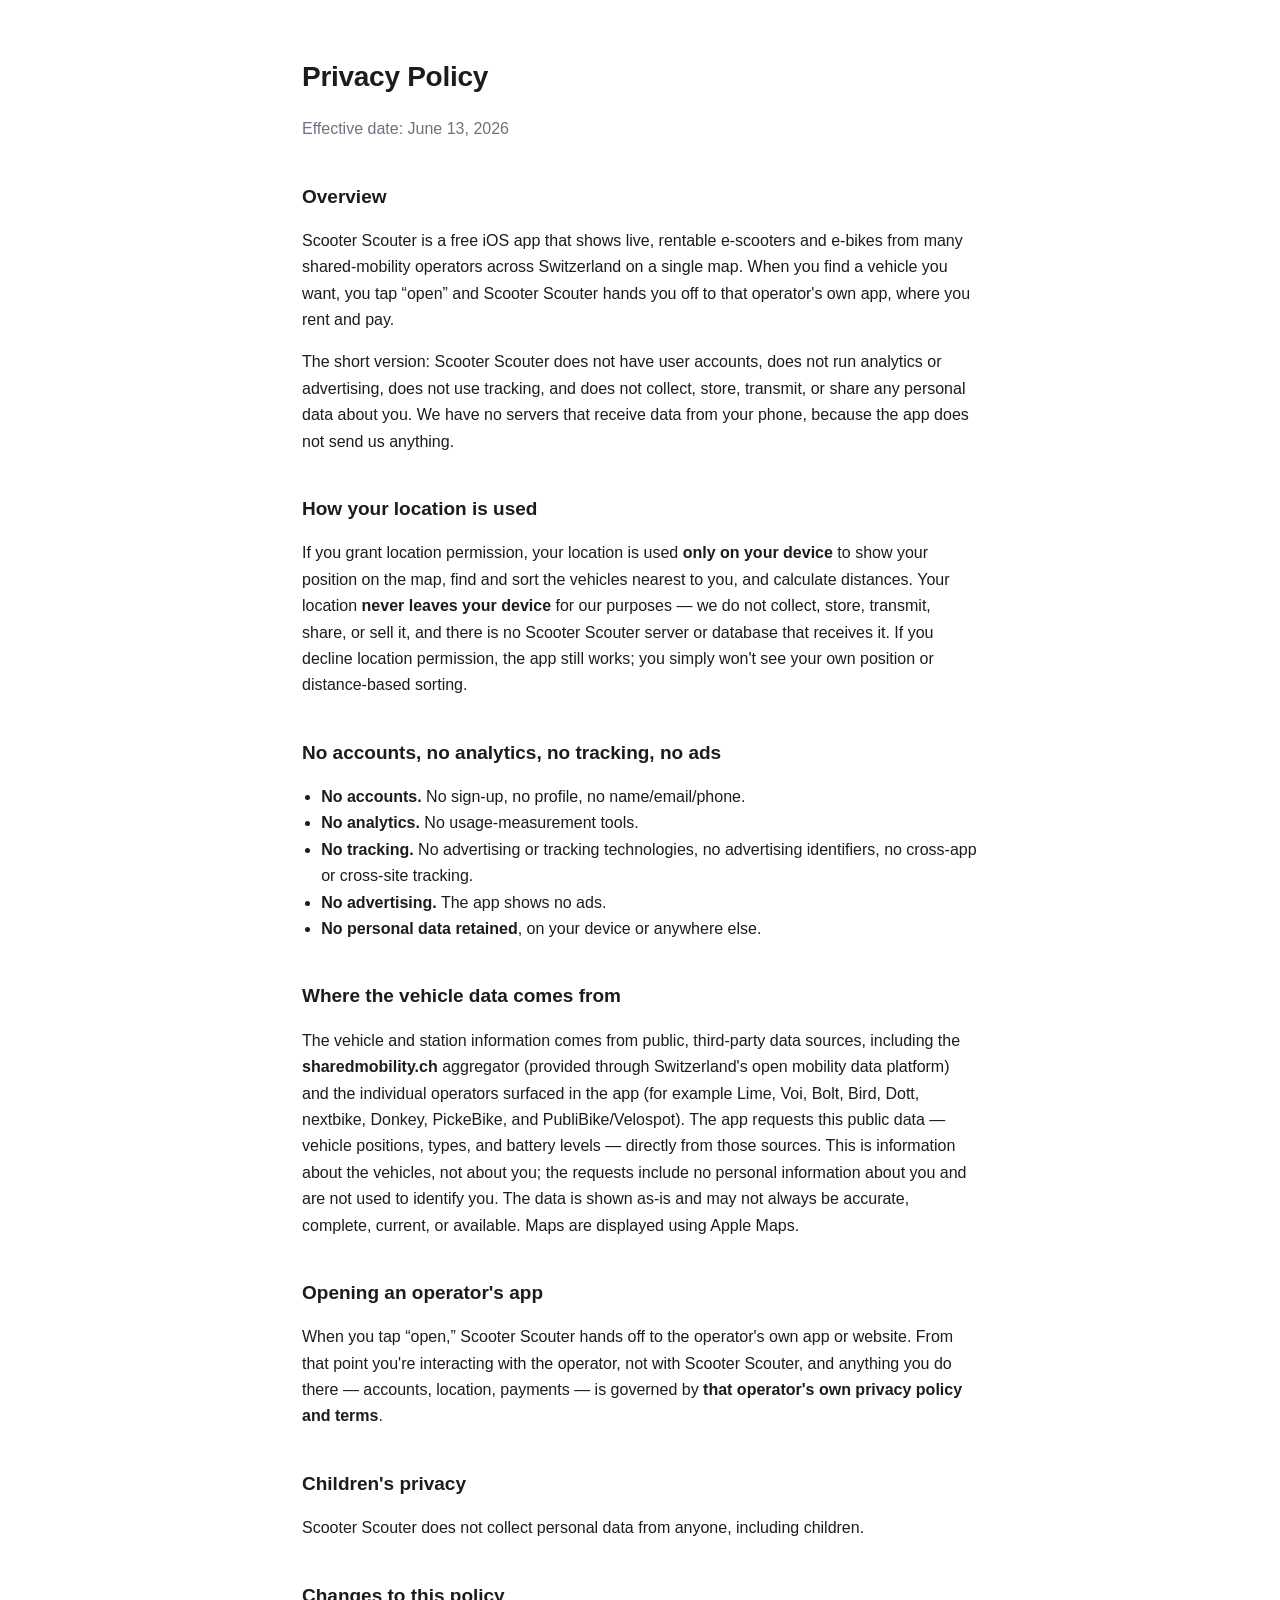
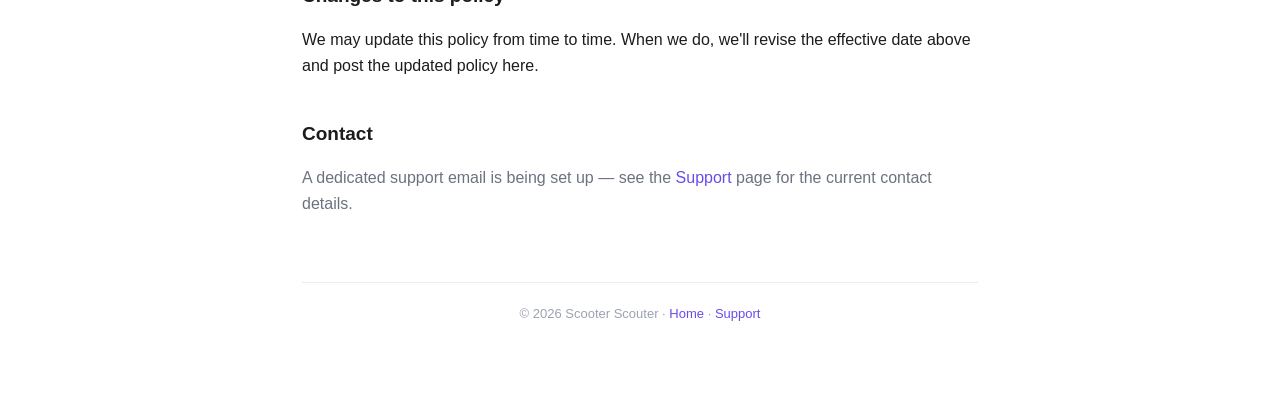
==== privacy.html @ 77362f66 "Scooter Scouter — privacy policy, support, and landing page (GitHub Pages) Co-Authored-By: Claude Op" ====
<!DOCTYPE html>
<html lang="en">
<head>
  <meta charset="utf-8">
  <meta name="viewport" content="width=device-width, initial-scale=1">
  <title>Privacy Policy · Scooter Scouter</title>
  <link rel="stylesheet" href="style.css">
</head>
<body>
  <div class="wrap">
    <h1>Privacy Policy</h1>
    <p class="muted">Effective date: June 13, 2026</p>

    <h2>Overview</h2>
    <p>Scooter Scouter is a free iOS app that shows live, rentable e-scooters and
    e-bikes from many shared-mobility operators across Switzerland on a single map.
    When you find a vehicle you want, you tap “open” and Scooter Scouter hands you off
    to that operator's own app, where you rent and pay.</p>
    <p>The short version: Scooter Scouter does not have user accounts, does not run
    analytics or advertising, does not use tracking, and does not collect, store,
    transmit, or share any personal data about you. We have no servers that receive
    data from your phone, because the app does not send us anything.</p>

    <h2>How your location is used</h2>
    <p>If you grant location permission, your location is used <strong>only on your
    device</strong> to show your position on the map, find and sort the vehicles
    nearest to you, and calculate distances. Your location <strong>never leaves your
    device</strong> for our purposes — we do not collect, store, transmit, share, or
    sell it, and there is no Scooter Scouter server or database that receives it. If
    you decline location permission, the app still works; you simply won't see your own
    position or distance-based sorting.</p>

    <h2>No accounts, no analytics, no tracking, no ads</h2>
    <ul>
      <li><strong>No accounts.</strong> No sign-up, no profile, no name/email/phone.</li>
      <li><strong>No analytics.</strong> No usage-measurement tools.</li>
      <li><strong>No tracking.</strong> No advertising or tracking technologies, no
      advertising identifiers, no cross-app or cross-site tracking.</li>
      <li><strong>No advertising.</strong> The app shows no ads.</li>
      <li><strong>No personal data retained</strong>, on your device or anywhere else.</li>
    </ul>

    <h2>Where the vehicle data comes from</h2>
    <p>The vehicle and station information comes from public, third-party data sources,
    including the <strong>sharedmobility.ch</strong> aggregator (provided through
    Switzerland's open mobility data platform) and the individual operators surfaced in
    the app (for example Lime, Voi, Bolt, Bird, Dott, nextbike, Donkey, PickeBike, and
    PubliBike/Velospot). The app requests this public data — vehicle positions, types,
    and battery levels — directly from those sources. This is information about the
    vehicles, not about you; the requests include no personal information about you and
    are not used to identify you. The data is shown as-is and may not always be
    accurate, complete, current, or available. Maps are displayed using Apple Maps.</p>

    <h2>Opening an operator's app</h2>
    <p>When you tap “open,” Scooter Scouter hands off to the operator's own app or
    website. From that point you're interacting with the operator, not with Scooter
    Scouter, and anything you do there — accounts, location, payments — is governed by
    <strong>that operator's own privacy policy and terms</strong>.</p>

    <h2>Children's privacy</h2>
    <p>Scooter Scouter does not collect personal data from anyone, including children.</p>

    <h2>Changes to this policy</h2>
    <p>We may update this policy from time to time. When we do, we'll revise the
    effective date above and post the updated policy here.</p>

    <h2>Contact</h2>
    <p class="muted">A dedicated support email is being set up — see the
    <a href="support.html">Support</a> page for the current contact details.</p>

    <footer>© 2026 Scooter Scouter · <a href="index.html">Home</a> · <a href="support.html">Support</a></footer>
  </div>
</body>
</html>
---- style.css ----
:root { --accent: #6a4be8; }
* { box-sizing: border-box; }
body {
  margin: 0;
  font: 16px/1.65 -apple-system, BlinkMacSystemFont, "Segoe UI", Roboto, Helvetica, Arial, sans-serif;
  color: #1c1c1e; background: #ffffff;
}
.wrap { max-width: 720px; margin: 0 auto; padding: 40px 22px 80px; }
.hero { text-align: center; padding: 32px 0 8px; }
.badge {
  width: 88px; height: 88px; border-radius: 20px;
  background: linear-gradient(135deg, #5145E5, #8B3FE8);
  display: inline-block; box-shadow: 0 8px 24px rgba(90, 60, 230, .35);
}
h1 { font-size: 28px; margin: .5em 0 .2em; letter-spacing: -.01em; }
h2 { font-size: 19px; margin: 2em 0 .4em; }
.lead { font-size: 18px; color: #4b5563; }
a { color: var(--accent); text-decoration: none; }
a:hover { text-decoration: underline; }
.muted { color: #6b7280; }
.nav { margin-top: 22px; }
.nav a { margin: 0 10px; font-weight: 600; }
ul { padding-left: 1.2em; }
footer { margin-top: 64px; padding-top: 20px; border-top: 1px solid #ececf0;
  font-size: 13px; color: #9ca3af; text-align: center; }
@media (prefers-color-scheme: dark) {
  body { background: #0c0c0f; color: #e6e6ea; }
  .lead { color: #b6b9c2; } .muted { color: #9aa0aa; }
  footer { border-top-color: #232329; }
}
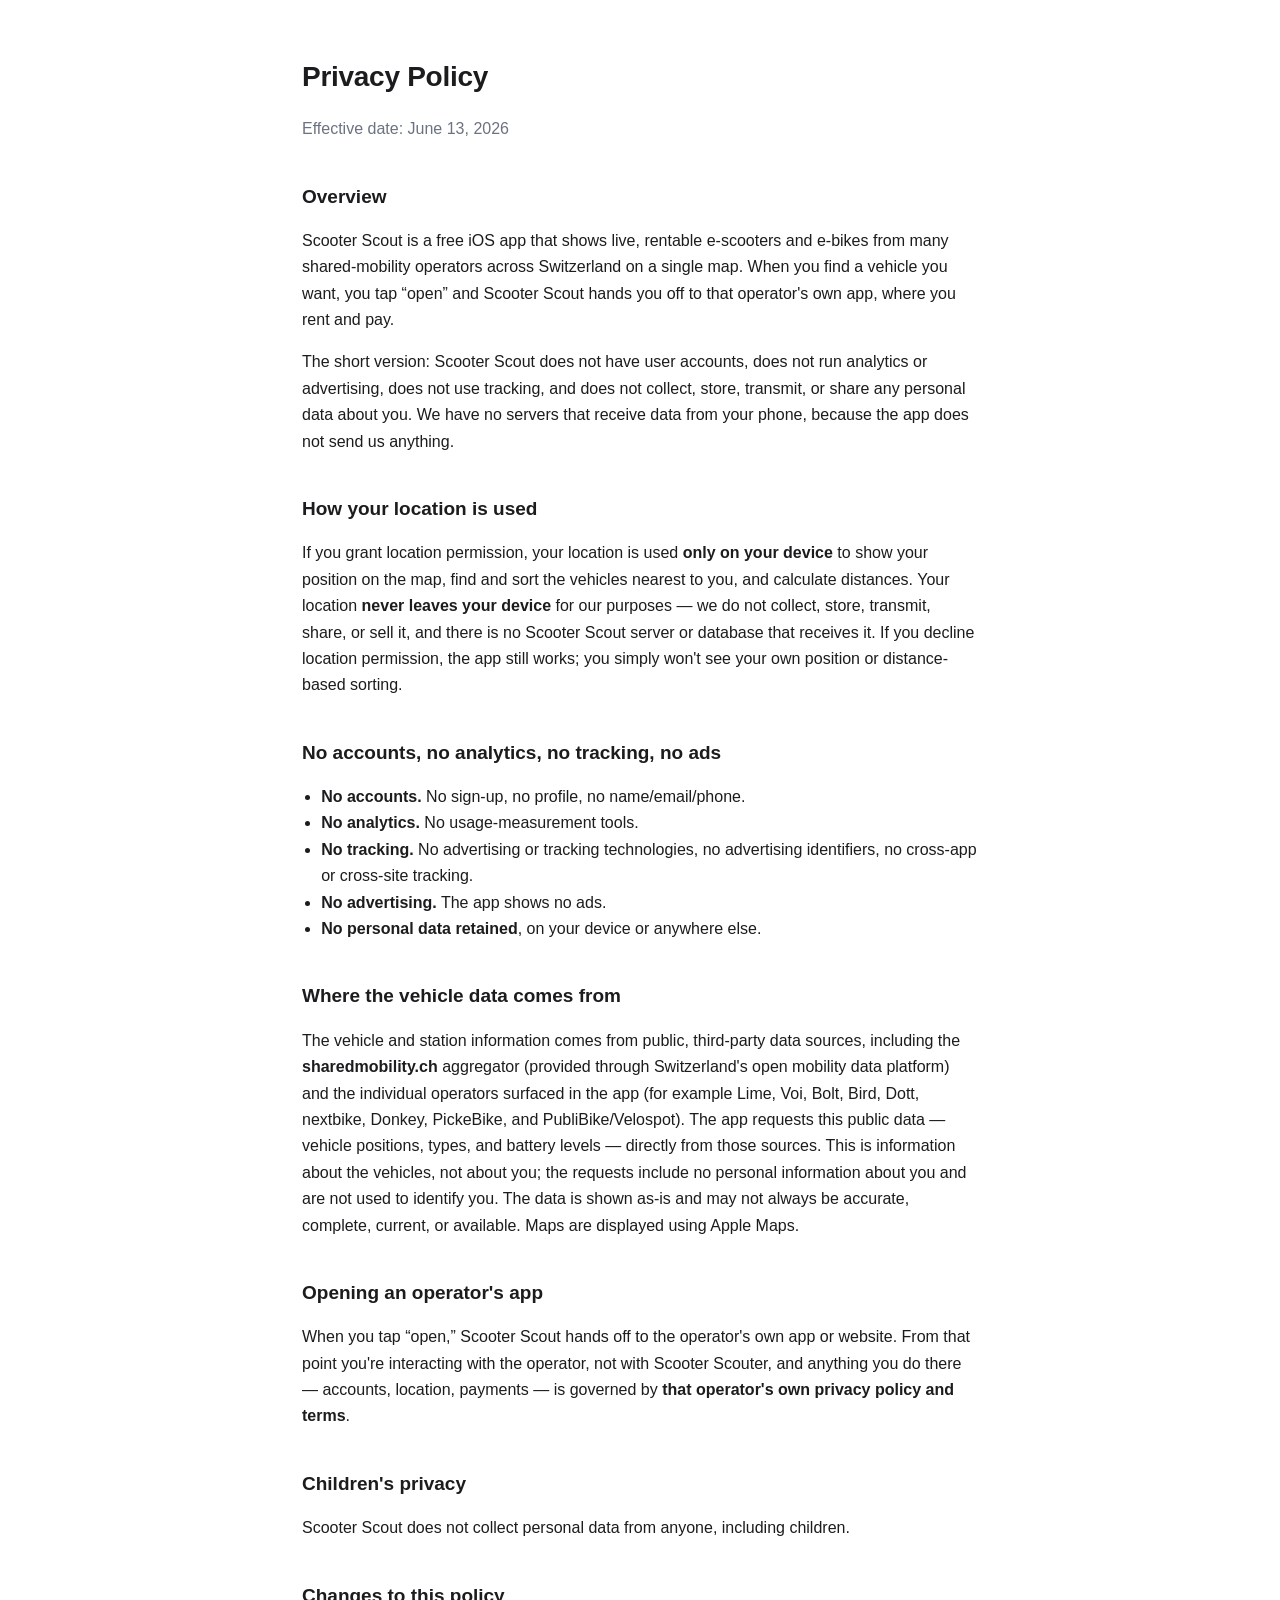
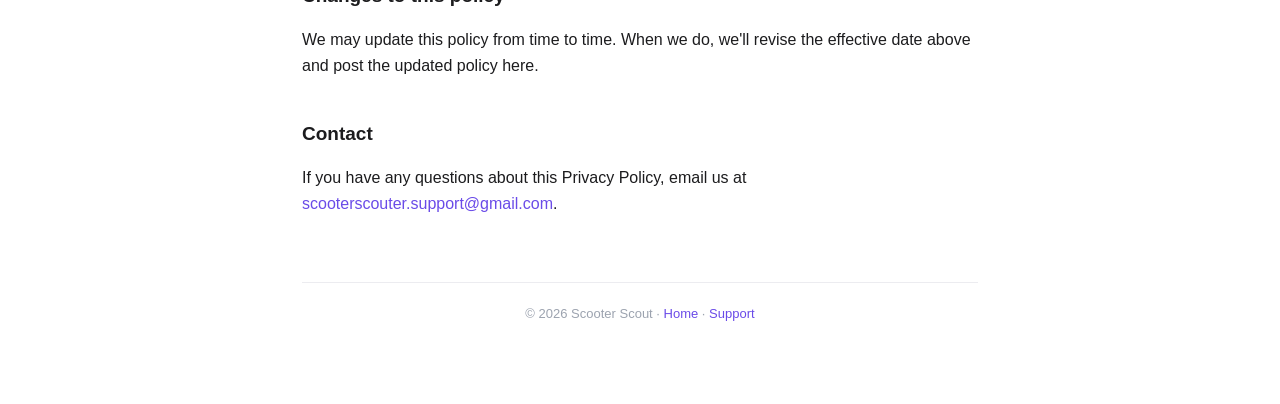
==== commit 4e9503a1: "site: live support email + rebrand to Scooter Scout - support.html / privacy.html now show the live " ====
--- a/privacy.html
+++ b/privacy.html
@@ -3,7 +3,7 @@
 <head>
   <meta charset="utf-8">
   <meta name="viewport" content="width=device-width, initial-scale=1">
-  <title>Privacy Policy · Scooter Scouter</title>
+  <title>Privacy Policy · Scooter Scout</title>
   <link rel="stylesheet" href="style.css">
 </head>
 <body>
@@ -12,11 +12,11 @@
     <p class="muted">Effective date: June 13, 2026</p>
 
     <h2>Overview</h2>
-    <p>Scooter Scouter is a free iOS app that shows live, rentable e-scooters and
+    <p>Scooter Scout is a free iOS app that shows live, rentable e-scooters and
     e-bikes from many shared-mobility operators across Switzerland on a single map.
-    When you find a vehicle you want, you tap “open” and Scooter Scouter hands you off
+    When you find a vehicle you want, you tap “open” and Scooter Scout hands you off
     to that operator's own app, where you rent and pay.</p>
-    <p>The short version: Scooter Scouter does not have user accounts, does not run
+    <p>The short version: Scooter Scout does not have user accounts, does not run
     analytics or advertising, does not use tracking, and does not collect, store,
     transmit, or share any personal data about you. We have no servers that receive
     data from your phone, because the app does not send us anything.</p>
@@ -26,7 +26,7 @@
     device</strong> to show your position on the map, find and sort the vehicles
     nearest to you, and calculate distances. Your location <strong>never leaves your
     device</strong> for our purposes — we do not collect, store, transmit, share, or
-    sell it, and there is no Scooter Scouter server or database that receives it. If
+    sell it, and there is no Scooter Scout server or database that receives it. If
     you decline location permission, the app still works; you simply won't see your own
     position or distance-based sorting.</p>
 
@@ -52,23 +52,23 @@
     accurate, complete, current, or available. Maps are displayed using Apple Maps.</p>
 
     <h2>Opening an operator's app</h2>
-    <p>When you tap “open,” Scooter Scouter hands off to the operator's own app or
+    <p>When you tap “open,” Scooter Scout hands off to the operator's own app or
     website. From that point you're interacting with the operator, not with Scooter
     Scouter, and anything you do there — accounts, location, payments — is governed by
     <strong>that operator's own privacy policy and terms</strong>.</p>
 
     <h2>Children's privacy</h2>
-    <p>Scooter Scouter does not collect personal data from anyone, including children.</p>
+    <p>Scooter Scout does not collect personal data from anyone, including children.</p>
 
     <h2>Changes to this policy</h2>
     <p>We may update this policy from time to time. When we do, we'll revise the
     effective date above and post the updated policy here.</p>
 
     <h2>Contact</h2>
-    <p class="muted">A dedicated support email is being set up — see the
-    <a href="support.html">Support</a> page for the current contact details.</p>
+    <p>If you have any questions about this Privacy Policy, email us at
+    <a href="mailto:scooterscouter.support@gmail.com">scooterscouter.support@gmail.com</a>.</p>
 
-    <footer>© 2026 Scooter Scouter · <a href="index.html">Home</a> · <a href="support.html">Support</a></footer>
+    <footer>© 2026 Scooter Scout · <a href="index.html">Home</a> · <a href="support.html">Support</a></footer>
   </div>
 </body>
 </html>
